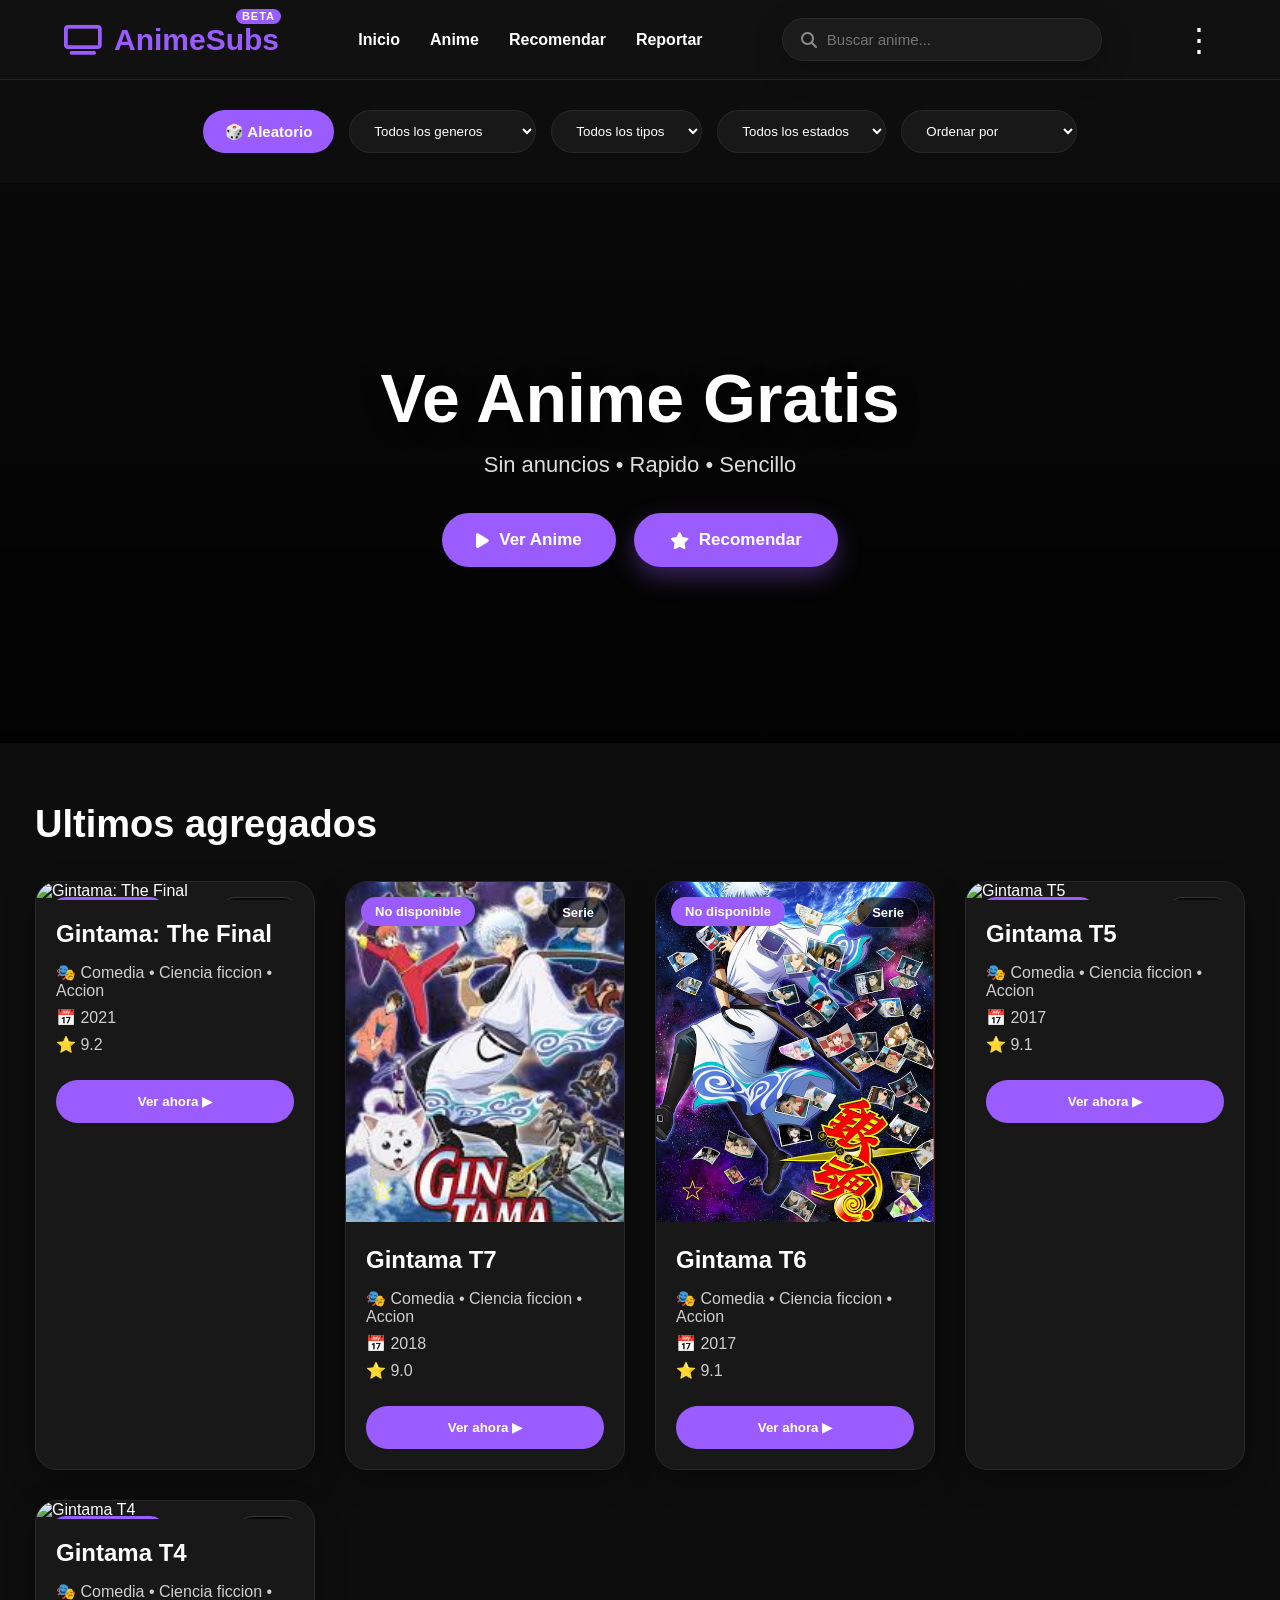
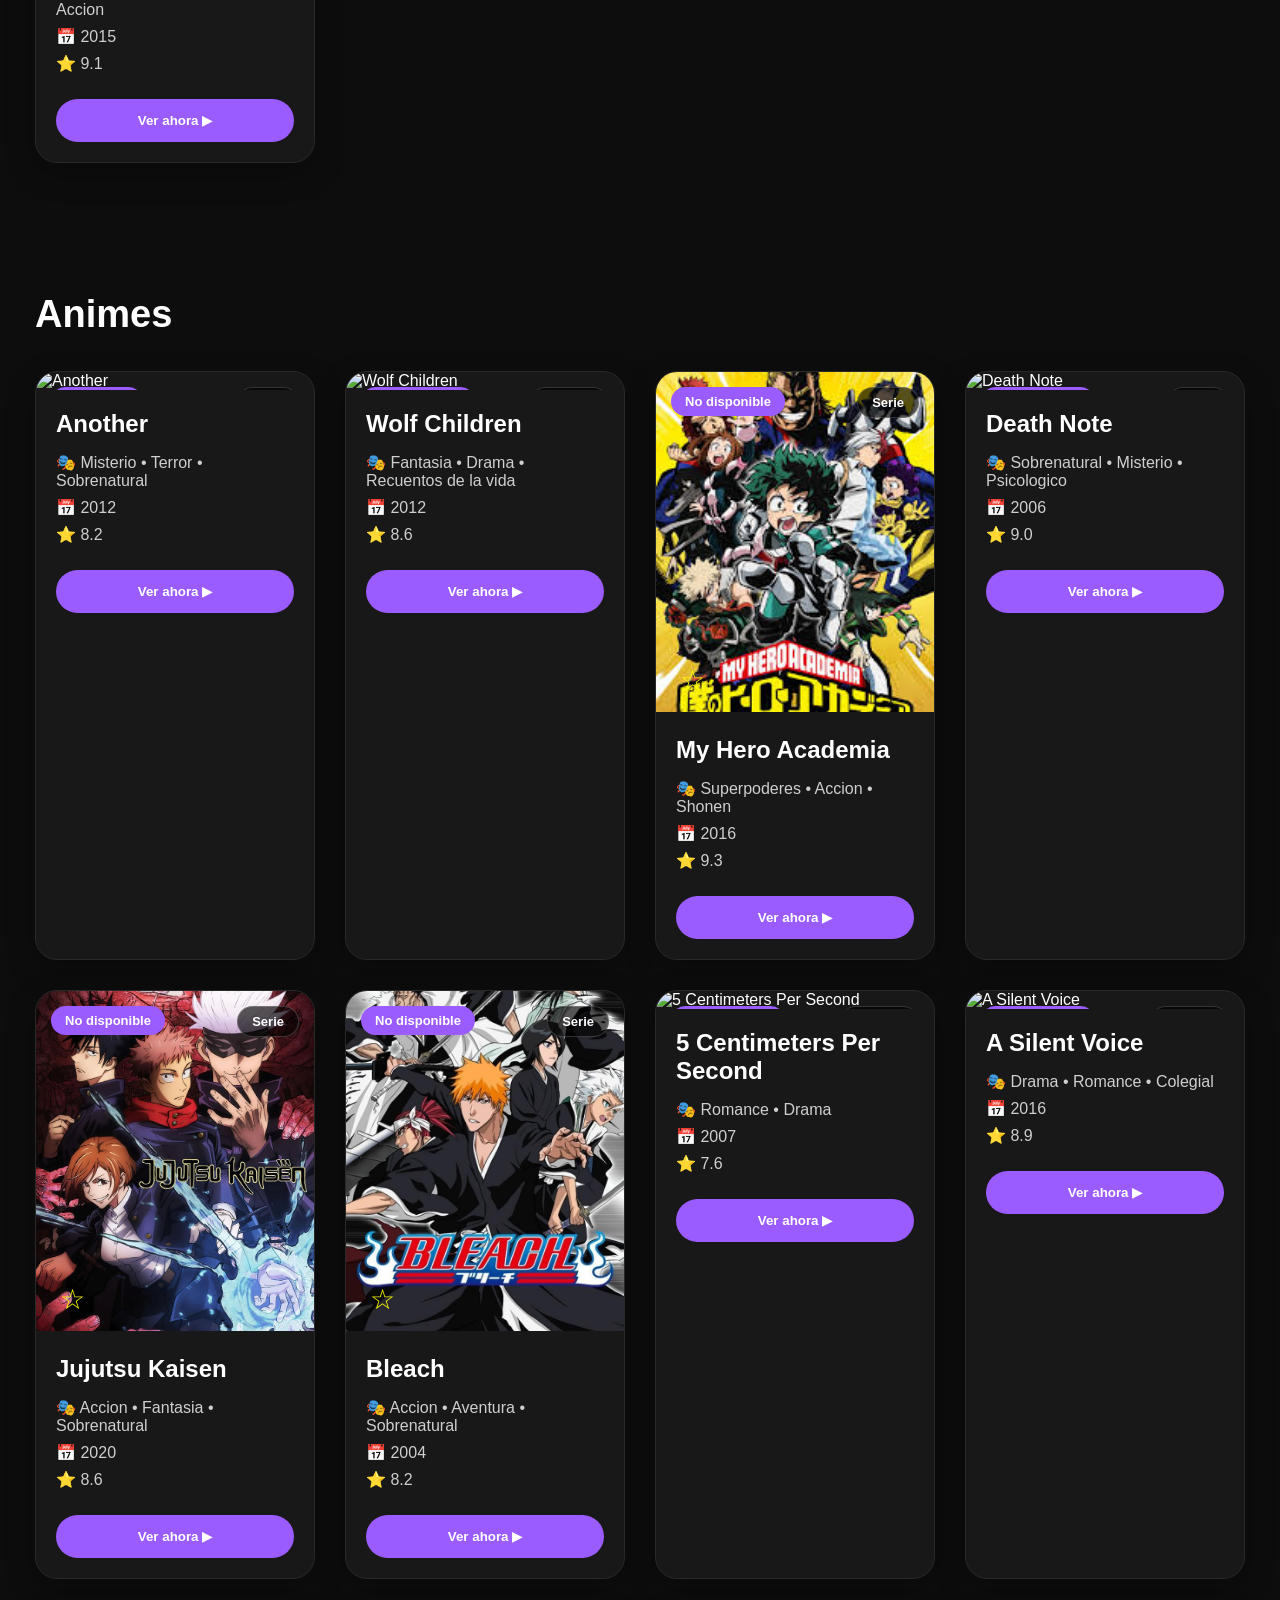
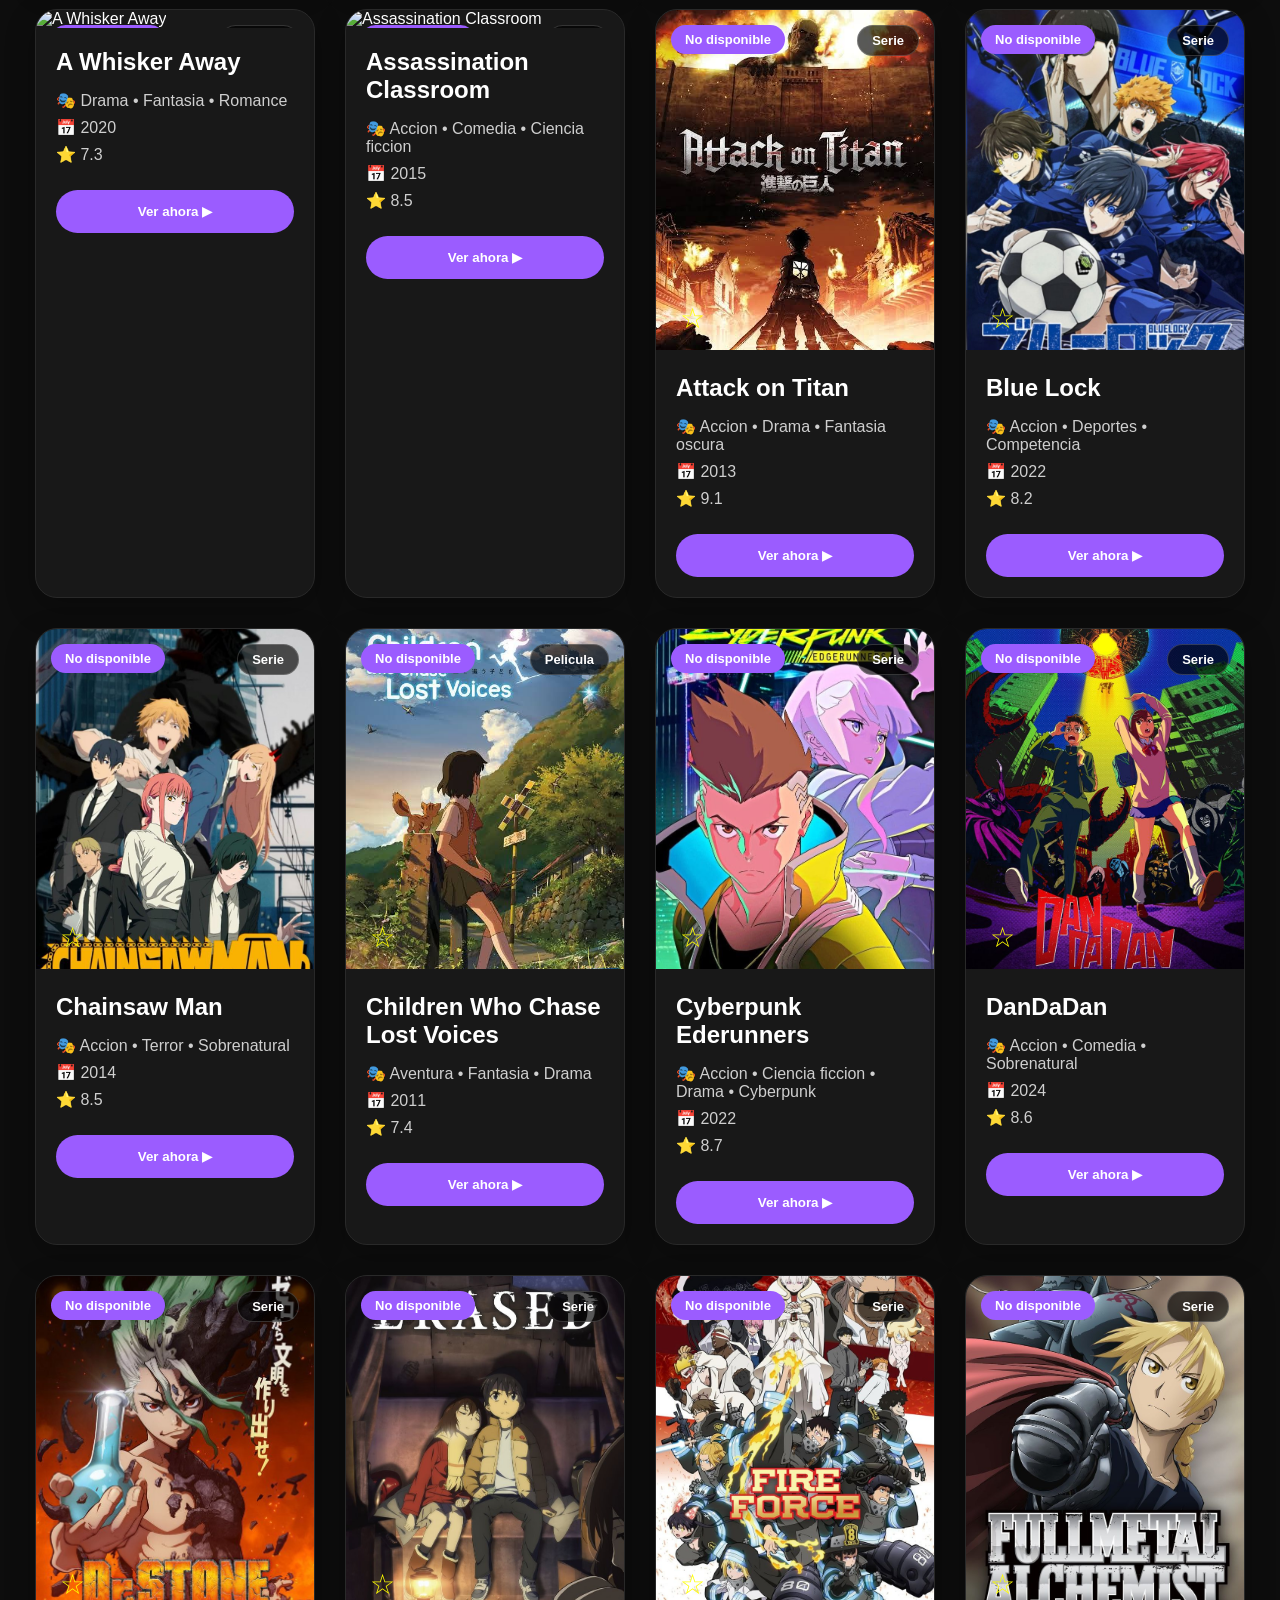
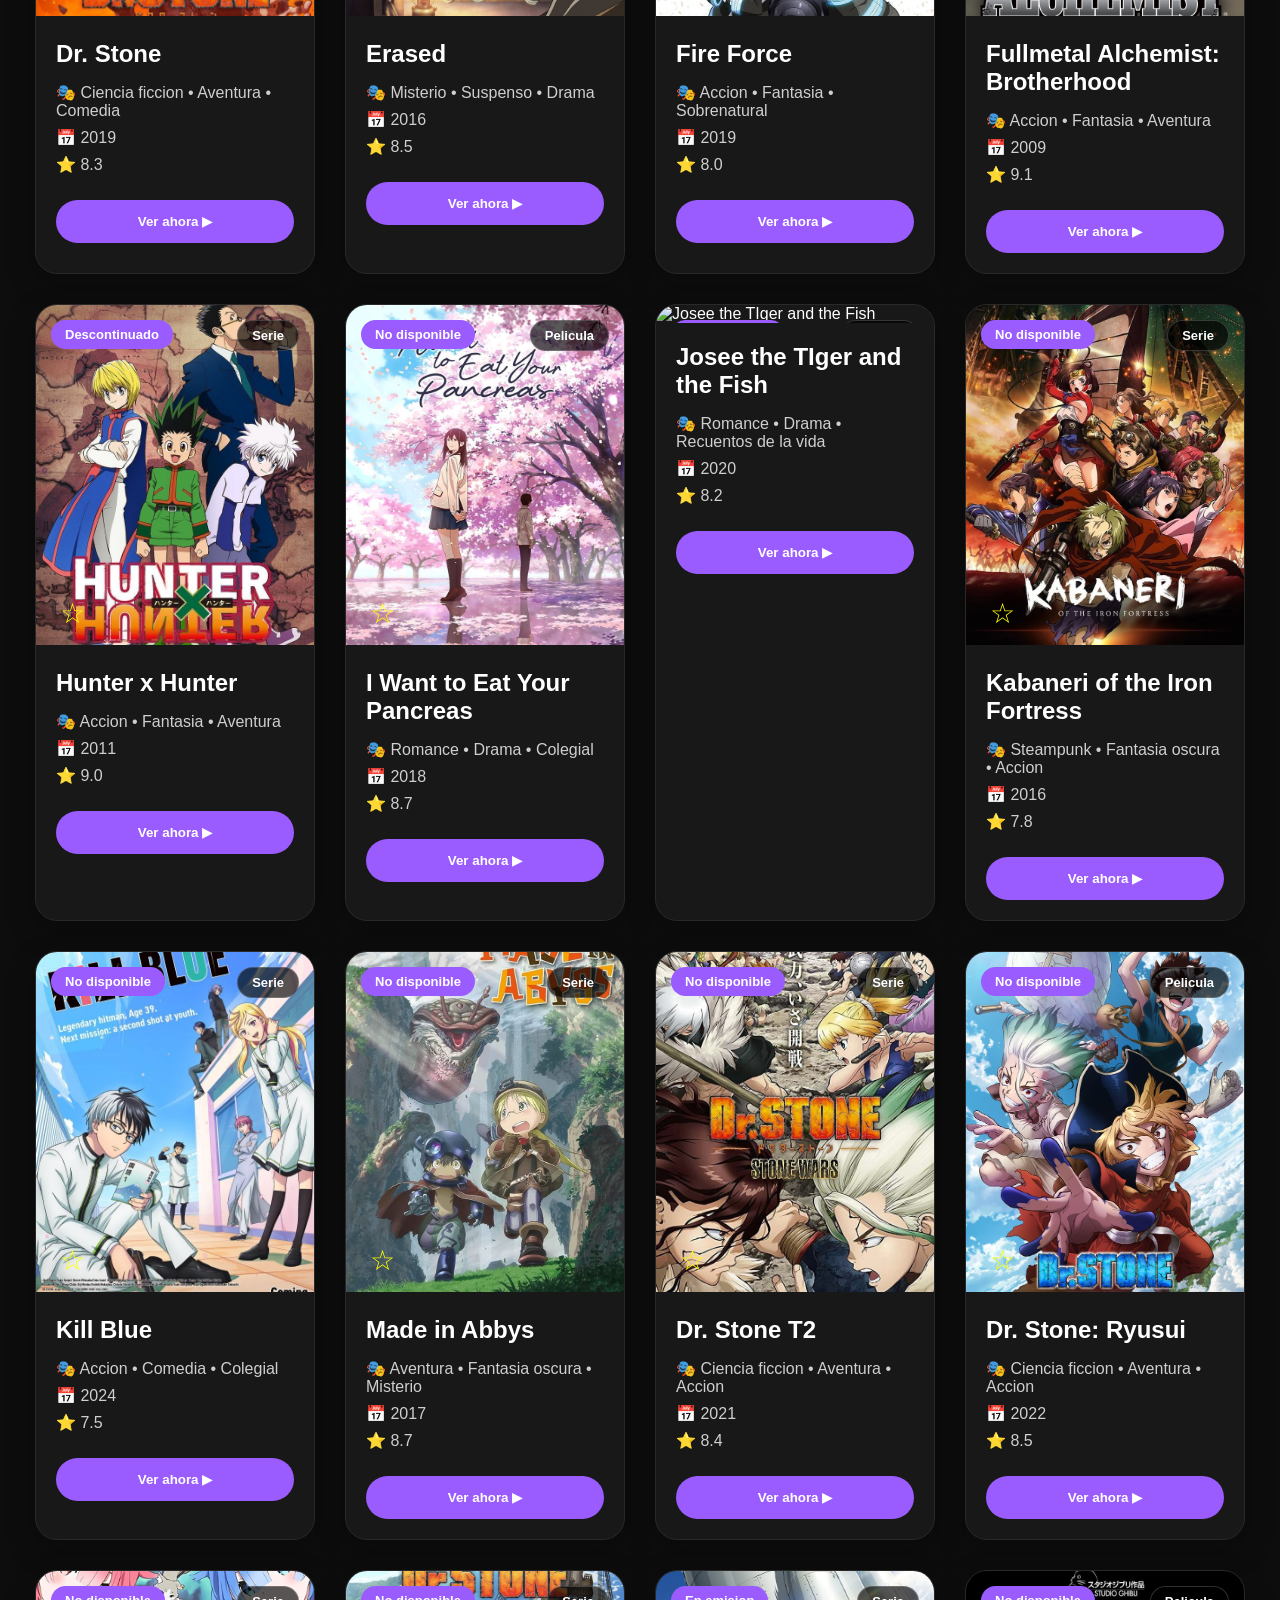
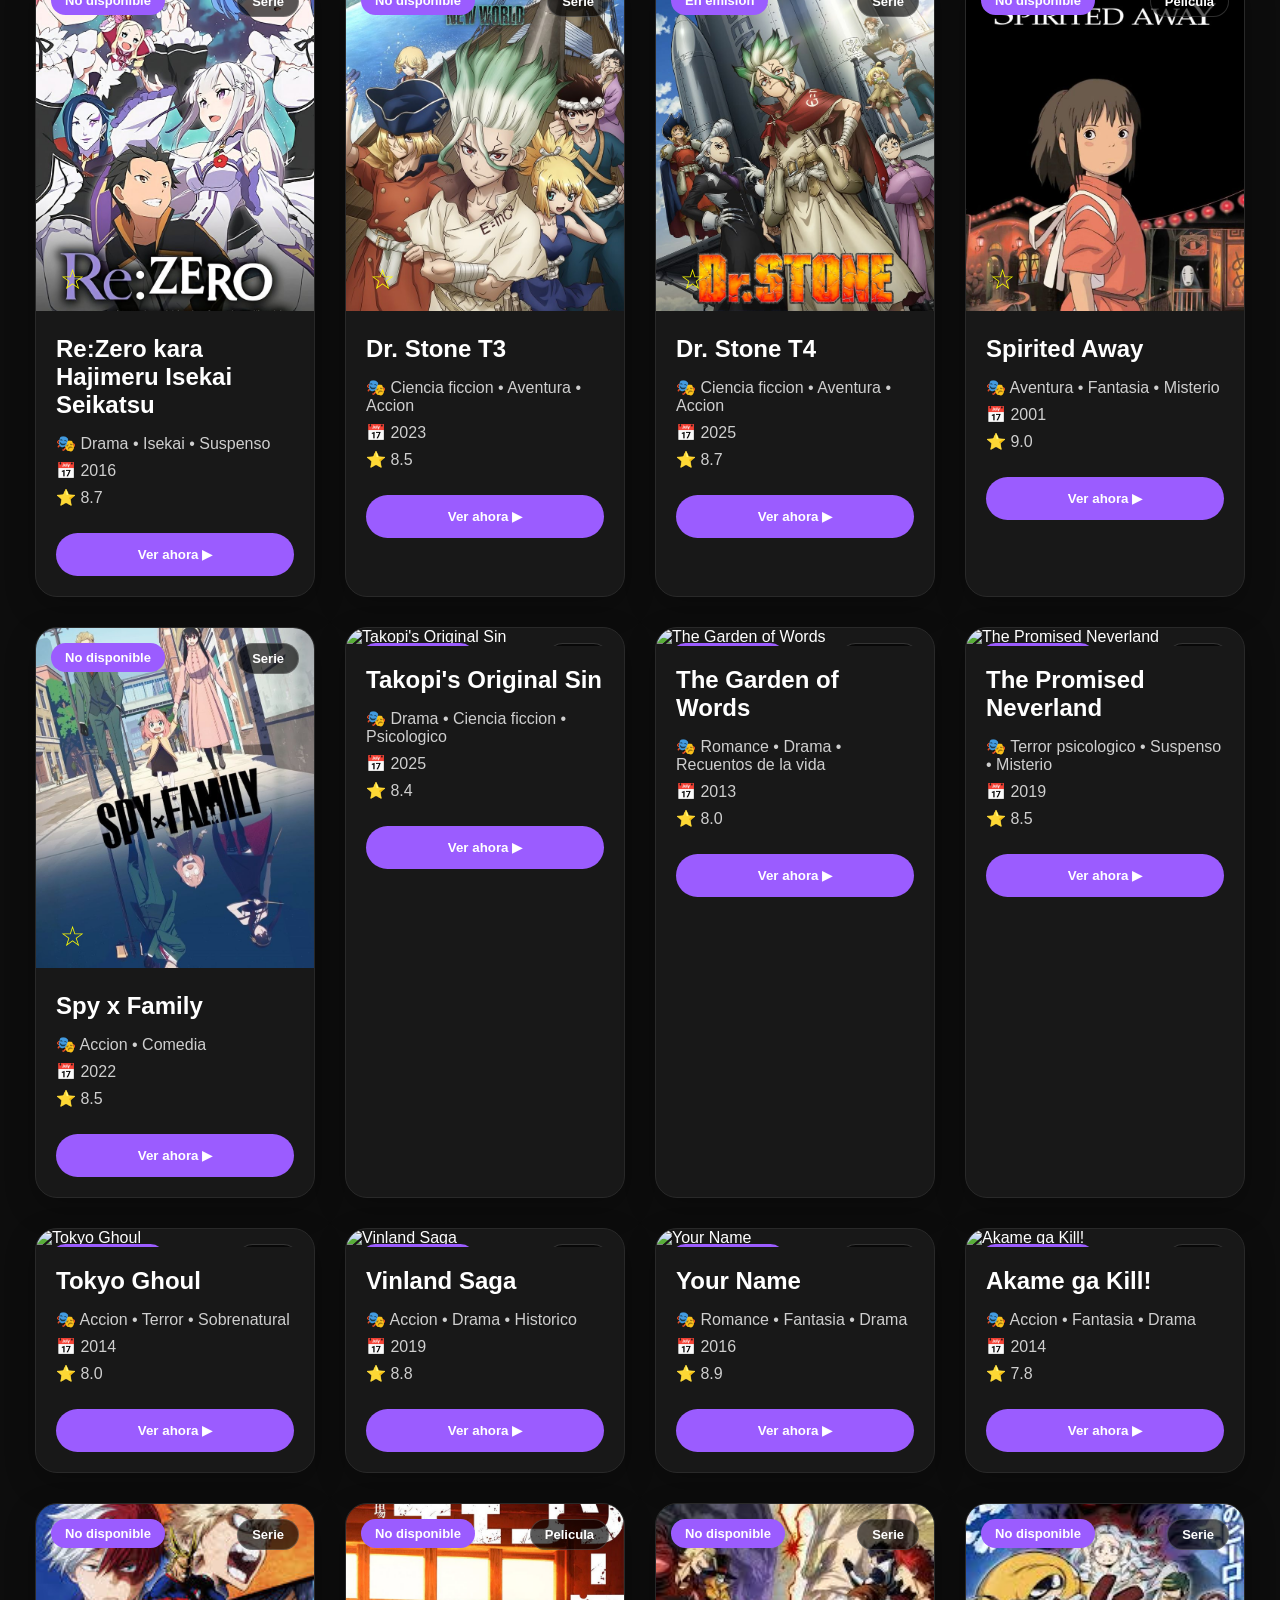
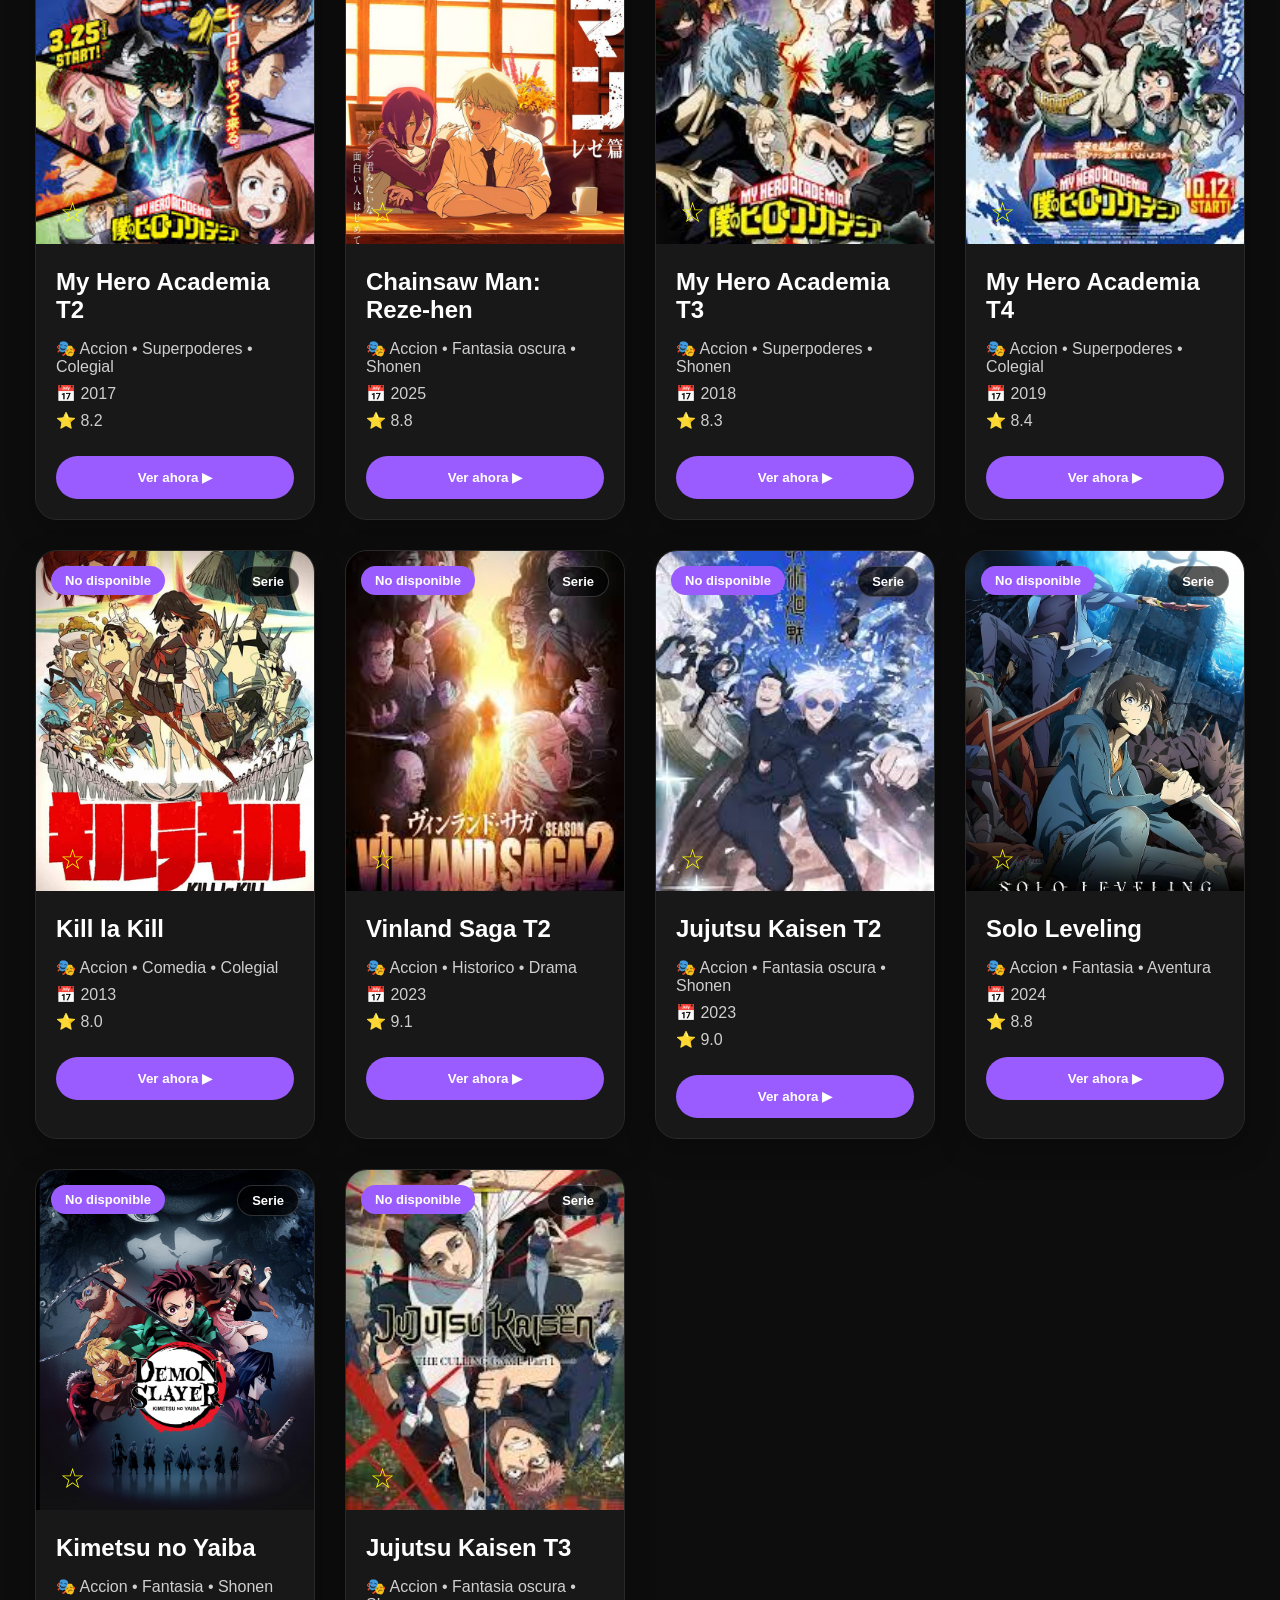
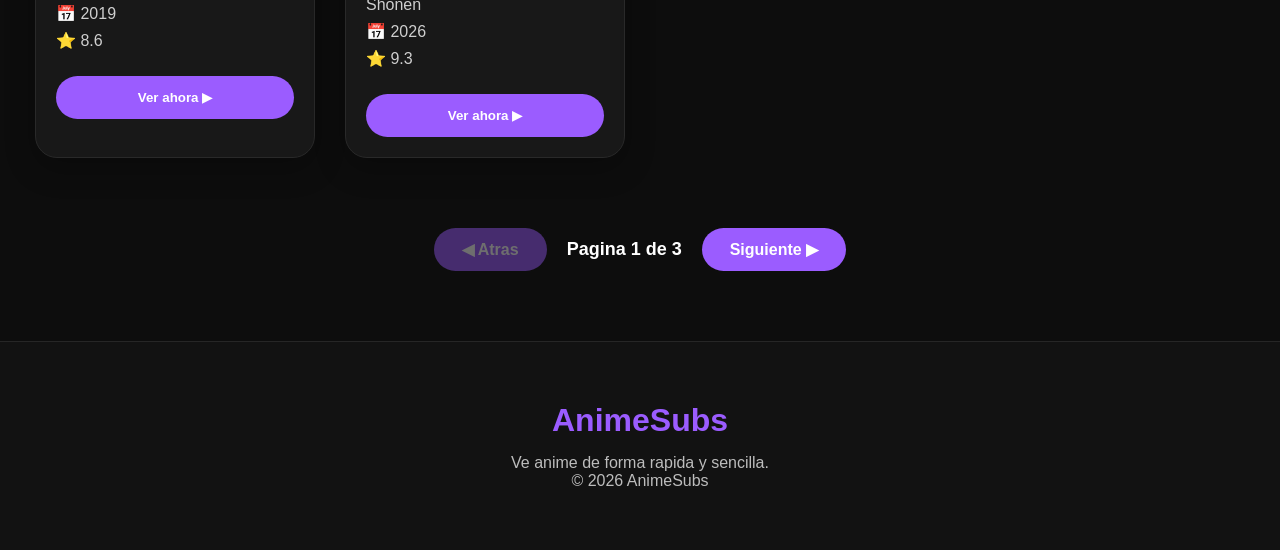
==== index.html @ 5b21c141 "Add files via upload" ====
<!DOCTYPE html>
<html lang="es">

<head>

<meta charset="UTF-8">

<meta name="viewport" content="width=device-width, initial-scale=1.0">


<title>AnimeSubs</title>


<link rel="stylesheet" href="style.css">


<link rel="stylesheet"
href="https://cdnjs.cloudflare.com/ajax/libs/font-awesome/6.7.2/css/all.min.css">


</head>


<body id="top">



<header>


<div class="logo">

    <i class="fa-solid fa-tv"></i>

    <h1>
        Anime<span class="subs-logo">Subs<span class="beta">BETA</span></span>
    </h1>

</div>



<nav>

    <a href="#top">
        Inicio
    </a>


    <a href="#anime">
        Anime
    </a>


    <a href="recomendar.html">
        Recomendar
    </a>

    <a href="reportar.html">
        Reportar
    </a>

</nav>





<div class="search">


    <i class="fa-solid fa-magnifying-glass"></i>



    <input

    type="text"

    id="search"

    placeholder="Buscar anime..."

    autocomplete="off"

    >



    <i class="fa-solid fa-xmark" id="clearSearch"></i>



    <div id="suggestions"></div>



</div>





<div class="menu-options">


<div class="menu-container">


<button id="menuButton">

⋮

</button>




<div id="menuDropdown">


<button id="closeMenu" class="close-menu">

✕

</button>




<a href="favoritos.html">

⭐ Favoritos <span id="favCount">(0)</span>

</a>




<a href="historial.html">

🕘 Historial

</a>



<a href="reportar.html">

⚠️ Reportar problema

</a>



<a href="hotkeys.html">

⌨️ Teclas

</a>




<div class="theme-container">


<button id="themeButton">

🎨 Tema ▸

</button>




<div id="themeOptions">


<button onclick="setTheme('dark')">

🌙 Oscuro

</button>



<button onclick="setTheme('light')">

☀ Claro

</button>


</div>


</div>



</div>


</div>


</div>


</header>








<div class="filters">

<button id="randomAnime">

🎲 Aleatorio

</button>

<select id="genreFilter">


<option value="all">

Todos los generos

</option>


</select>





<select id="typeFilter">


<option value="all">

Todos los tipos

</option>


<option value="Serie">

Serie

</option>


<option value="Pelicula">

Pelicula

</option>


<option value="OVA">

OVA

</option>


<option value="Especial">

Especial

</option>


</select>



<select id="statusFilter">

    <option value="all">
        Todos los estados
    </option>

    <option value="Concluido">
        Concluido
    </option>

    <option value="En emision">
        En emision
    </option>

    <option value="No disponible">
        No disponible
    </option>

    <option value="Descontinuado">
        Descontinuado
    </option>

</select>



<select id="sortFilter">


<option value="default">

Ordenar por

</option>



<option value="nameAZ">

Nombre A-Z

</option>



<option value="nameZA">

Nombre Z-A

</option>



<option value="new">

Fecha mas nueva

</option>



<option value="old">

Fecha mas antigua

</option>



<option value="type">

Tipo

</option>



<option value="latest">
Ultimos agregados
</option>

<option value="rating">
Mejor clasificado
</option>

</select>



</div>









<section class="banner">


<div class="banner-content">


<h2>
Ve Anime Gratis
</h2>



<p>

Sin anuncios • Rapido • Sencillo

</p>





<div class="banner-buttons">


<a href="#anime" class="watch">


<i class="fa-solid fa-play"></i>


Ver Anime


</a>





<a href="recomendar.html" class="recommend">


<i class="fa-solid fa-star"></i>


Recomendar


</a>



</div>



</div>



</section>



<section id="continueSection" style="display:none;">

<h2 class="section-title">
Continuar viendo
</h2>


<div id="continueGrid" class="grid">

</div>

</section>



<main>

    <section id="latestSection">

<h2 class="section-title">

Ultimos agregados

</h2>


<div id="latestGrid" class="grid">

</div>


</section>

<section id="anime">


<h2 class="section-title">

Animes

</h2>





<div id="animeGrid" class="grid">

<div class="loading-text">
    Cargando AnimeSubs...
</div>

</div>

<div class="pagination">

<button id="prevPage">
◀ Atras
</button>

<span id="pageInfo">
Pagina 1
</span>

<button id="nextPage">
Siguiente ▶
</button>

</div>


</section>



</main>








<footer>


<h2>

AnimeSubs

</h2>



<p>

Ve anime de forma rapida y sencilla.

</p>



<p>

© 2026 AnimeSubs

</p>



</footer>







<script src="script.js"></script>


</body>


</html>
---- style.css ----
*{
    margin:0;
    padding:0;
    box-sizing:border-box;
    font-family:Arial, Helvetica, sans-serif;
}

html{
    scroll-behavior:smooth;
}

body{
    background:#0d0d0d;
    color:white;
    overflow-x:hidden;
}


/* =========================
HEADER
========================= */

header{

    position:sticky;
    top:0;
    z-index:1000;

    display:flex;
    justify-content:space-between;
    align-items:center;

    padding:18px 5%;

    background:rgba(18,18,18,.95);

    backdrop-filter:blur(12px);

    border-bottom:1px solid #262626;

}



.logo{

    display:flex;
    align-items:center;
    gap:12px;

}


.logo i{

    font-size:30px;
    color:#9b5cff;

}


.logo h1{

    color:#9b5cff;
    font-size:30px;

}

/* =========================
BETA LOGO
========================= */

.subs-logo{

    position:relative;

    display:inline-block;

}



.beta{

    position:absolute;

    top:-14px;

    right:-2px;

    font-size:11px;

    color:white;

    background:#9b5cff;

    padding:2px 6px;

    border-radius:10px;

    font-weight:bold;

    letter-spacing:1px;

    line-height:1;

}


/* =========================
BETA TEMA CLARO
========================= */

body.light .beta{

    color:white;

    background:#9b5cff;

}


/* =========================
BETA EN MOVIL
========================= */

@media(max-width:650px){

    .beta{

        top:-12px;

        right:-5px;

        font-size:9px;

        padding:2px 5px;

    }

}


@media(max-width:430px){

    .beta{

        top:-10px;

        right:-4px;

        font-size:8px;

        padding:2px 4px;

    }

}

/* =========================
NAV
========================= */


nav{

    display:flex;
    align-items:center;
    gap:30px;

}


nav a{

    color:white;
    text-decoration:none;
    font-weight:bold;
    transition:.25s;

}


nav a:hover{

    color:#9b5cff;

}


/* =========================
BUSCADOR
========================= */


.search{

    display:flex;
    align-items:center;

    width:320px;

    background:#1b1b1b;

    border:1px solid #2b2b2b;

    border-radius:35px;

    padding:12px 18px;

    transition:.25s;

    position:relative;

}



.search:focus-within{

    border-color:#9b5cff;

    box-shadow:0 0 18px rgba(155,92,255,.35);

}



.search i{

    color:#8b8b8b;

    margin-right:10px;

}



.search input{

    width:100%;

    background:none;

    border:none;

    outline:none;

    color:white;

    font-size:15px;

}



/* X buscador */


#clearSearch{

    display:none;

    color:#aaa;

    cursor:pointer;

    margin-left:10px;

    font-size:18px;

    transition:.25s;

}



#clearSearch:hover{

    color:#9b5cff;

}



/* sugerencias */


#suggestions{

    position:absolute;

    top:60px;

    left:0;

    width:100%;

    background:#181818;

    border:1px solid #292929;

    border-radius:15px;

    overflow:hidden;

    display:none;

    z-index:2000;

    box-shadow:0 10px 30px rgba(0,0,0,.5);

}



.suggestion{

    padding:13px 18px;

    color:white;

    cursor:pointer;

}



.suggestion:hover{

    background:#9b5cff;

}

/* =========================
BANNER
========================= */


.banner{

    height:560px;

    display:flex;

    justify-content:center;

    align-items:center;

    text-align:center;

    background:

    linear-gradient(
    rgba(0,0,0,.35),
    rgba(0,0,0,.82)
    ),

    url("images/banner.jpg");

    background-size:cover;

    background-position:center;

}



.banner-content{

    max-width:900px;

    padding:20px;

    animation:fadeUp .8s ease;

}



.banner-content h2{

    font-size:68px;

    margin-bottom:15px;

    text-shadow:0 5px 20px rgba(0,0,0,.6);

}



.banner-content p{

    font-size:22px;

    color:#ddd;

    margin-bottom:35px;

}



/* =========================
BOTONES
========================= */


.banner-buttons{

    display:flex;

    justify-content:center;

    gap:18px;

    flex-wrap:wrap;

}



.watch,
.recommend{

    display:flex;

    align-items:center;

    gap:10px;

    text-decoration:none;

    padding:15px 34px;

    border-radius:35px;

    font-size:17px;

    font-weight:bold;

    transition:.3s;

}



.watch{

    background:#9b5cff;

    color:white;

}



.watch:hover{

    transform:translateY(-3px);

}



.recommend{

    border:2px solid #9b5cff;

    color:white;

}



.recommend:hover{

    background:#9b5cff;

    transform:translateY(-3px);

}



/* =========================
TITULOS
========================= */


.section-title{

    max-width:1500px;

    margin:60px auto 35px;

    padding:0 35px;

    font-size:38px;

    font-weight:bold;

}



/* =========================
GRID
========================= */


.grid{

    max-width:1500px;

    margin:auto;

    padding:0 35px 70px;

    display:grid;

    grid-template-columns:
    repeat(auto-fill,minmax(240px,1fr));

    gap:30px;

}



/* =========================
CARDS
========================= */


.card{

    background:#181818;

    border-radius:22px;

    overflow:hidden;

    border:1px solid #292929;

    transition:.35s;

}



.card:hover{

    transform:translateY(-10px);

    border-color:#9b5cff;

    box-shadow:

    0 18px 40px rgba(155,92,255,.3);

}



.image-box{

    position:relative;

    overflow:hidden;

}



.image-box img{

    width:100%;

    height:340px;

    object-fit:cover;

    transition:.4s;

}



.card:hover img{

    transform:scale(1.05);

}



/* =========================
ETIQUETAS
========================= */


.status{

    position:absolute;

    top:15px;

    left:15px;

    padding:7px 14px;

    border-radius:25px;

    font-size:13px;

    font-weight:bold;

    background:#9b5cff;

}



.type{

    position:absolute;

    top:15px;

    right:15px;

    padding:7px 14px;

    border-radius:25px;

    font-size:13px;

    font-weight:bold;

    color:white;

    background:rgba(0,0,0,.65);

    border:1px solid rgba(255,255,255,.18);

}



/* =========================
INFO TARJETA
========================= */


.card-info{

    padding:20px;

}



.card-info h3{

    font-size:24px;

    margin-bottom:15px;

}



.card-info p{

    color:#cfcfcf;

    margin-bottom:8px;

}



.card-info button{

    width:100%;

    margin-top:18px;

    border:none;

    border-radius:30px;

    padding:14px;

    background:#9b5cff;

    color:white;

    cursor:pointer;

    font-weight:bold;

}



.card-info button:hover{

    background:#a86eff;

}

/* =========================
MENU 3 PUNTOS
========================= */


.menu-options{

    position:relative;

}



#menuButton{

    background:transparent;

    border:none;

    color:white;

    font-size:32px;

    width:35px;

    height:35px;

    cursor:pointer;

    display:flex;

    align-items:center;

    justify-content:center;

}



#menuDropdown{

    display:none;

    position:absolute;

    right:0;

    top:45px;

    width:230px;

    background:#181818;

    border-radius:16px;

    padding:45px 12px 12px;

    box-shadow:0 8px 30px rgba(0,0,0,.5);

    z-index:999;

}



/* opciones */

#menuDropdown a,
#themeButton{

    height:45px;

    display:flex;

    align-items:center;

    width:100%;

    padding:0 15px;

    margin-bottom:8px;

    border:none;

    border-radius:12px;

    background:transparent;

    color:white;

    text-decoration:none;

    font-size:16px;

    cursor:pointer;

}



#menuDropdown a:hover,
#themeButton:hover{

    background:#9b5cff;

    color:white;

}



/* cerrar menu */


.close-menu{

    position:absolute;

    right:12px;

    top:10px;

    background:none;

    border:none;

    color:white;

    font-size:22px;

    cursor:pointer;

}



/* opciones tema */


#themeOptions{

    display:none;

    margin-top:5px;

}



#themeOptions button{

    height:40px;

    width:100%;

    border:none;

    border-radius:10px;

    background:#222;

    color:white;

    margin-bottom:8px;

    cursor:pointer;

}



#themeOptions button:hover{

    background:#9b5cff;

}



/* =========================
FAVORITO EN POSTER
========================= */


.favorite-star{

    position:absolute;

    bottom:15px;

    left:15px;

    width:42px;

    height:42px;

    border-radius:50%;

    display:flex;

    justify-content:center;

    align-items:center;

    font-size:28px;

    color:#ffff00;

    cursor:pointer;

    z-index:10;

}



.favorite-star.active{

    color:#ffd700;

}



/* =========================
FOOTER
========================= */


footer{

    margin-top:50px;

    padding:60px 20px;

    text-align:center;

    background:#121212;

    border-top:1px solid #262626;

}



footer h2{

    color:#9b5cff;

    font-size:32px;

    margin-bottom:15px;

}



footer p{

    color:#bdbdbd;

}



/* =========================
SCROLLBAR
========================= */


::-webkit-scrollbar{

    width:10px;

}



::-webkit-scrollbar-track{

    background:#101010;

}



::-webkit-scrollbar-thumb{

    background:#9b5cff;

    border-radius:20px;

}



::-webkit-scrollbar-thumb:hover{

    background:#b37aff;

}



/* =========================
ANIMACION
========================= */


@keyframes fadeUp{

    from{

        opacity:0;

        transform:translateY(30px);

    }

    to{

        opacity:1;

        transform:translateY(0);

    }

}



/* sombras */


.video-container,
.card,
.search{

    box-shadow:

    0 10px 30px rgba(0,0,0,.25);

}

/* =========================
TEMA CLARO
========================= */


body.light{

    background:#f3f3f3;

    color:#111;

}



/* HEADER */

body.light header{

    background:#ffffff;

    border-bottom:1px solid #ddd;

}



/* LOGO */

body.light .logo h1,
body.light .logo i{

    color:#9b5cff;

}



/* NAV */

body.light nav a{

    color:#222;

}



body.light nav a:hover{

    color:#9b5cff;

}



/* BUSCADOR */

body.light .search{

    background:#dedede;

    border-color:#c7c7c7;

}



body.light .search input{

    color:#111;

}



body.light .search i{

    color:#666;

}



body.light #clearSearch{

    color:white;

}



body.light #clearSearch:hover{

    color:#9b5cff;

}



body.light #suggestions{

    background:#dedede;

    border-color:#c7c7c7;

}



body.light .suggestion{

    color:#111;

}



body.light .suggestion:hover{

    background:#9b5cff;

    color:white;

}



/* BANNER TEXTO */

body.light .banner-content p{

    color:#444;

}



/* CARDS */

body.light .card{

    background:#ffffff;

    border-color:#ddd;

}



body.light .card-info h3{

    color:#111;

}



body.light .card-info p{

    color:#555;

}



/* TIPO Y ESTADO */

body.light .type{

    color:white;

    background:#9b5cff;

}



/* FILTROS */


.filters{

    max-width:1500px;

    margin:30px auto;

    padding:0 35px;

    display:flex;

    justify-content:center;

    gap:15px;

    flex-wrap:wrap;

}



.filters select{

    background:#181818;

    color:white;

    border:1px solid #292929;

    border-radius:25px;

    padding:12px 20px;

}



body.light .filters select{

    background:white;

    color:#111;

    border-color:#ddd;

}



/* MENU CLARO */


body.light #menuButton{

    color:#111;

}



body.light #menuDropdown{

    background:white;

    box-shadow:0 10px 30px rgba(0,0,0,.15);

}



body.light #menuDropdown a,
body.light #themeButton{

    color:#111;

}



body.light .close-menu{

    color:#111;

}



body.light #themeOptions button{

    background:#eee;

    color:#111;

}



body.light #menuDropdown a:hover,
body.light #themeButton:hover,
body.light #themeOptions button:hover{

    background:#9b5cff;

    color:white;

}



/* =========================
RESPONSIVE
========================= */


@media(max-width:1200px){


.grid{

    grid-template-columns:
    repeat(auto-fill,minmax(220px,1fr));

}


.banner-content h2{

    font-size:58px;

}


}



@media(max-width:900px){


header{

    flex-direction:column;

    gap:18px;

}


nav{

    flex-wrap:wrap;

    justify-content:center;

}


.search{

    width:100%;

    max-width:500px;

}



.banner{

    height:420px;

}



.grid{

    grid-template-columns:repeat(2,1fr);

}


}



@media(max-width:650px){


.banner{

    height:360px;

}



.banner-content h2{

    font-size:36px;

}



.banner-content p{

    font-size:16px;

}



.grid{

    grid-template-columns:1fr;

    padding:0 18px 40px;

}



.card img{

    height:320px;

}



.section-title{

    font-size:30px;

}



.filters{

    flex-direction:column;

    padding:0 18px;

}



.filters select{

    width:100%;

}


}



@media(max-width:430px){


.logo h1{

    font-size:24px;

}



.logo i{

    font-size:24px;

}



.banner-content h2{

    font-size:30px;

}


}

/* =========================
BUSCADOR FINAL
========================= */


/* Tema oscuro (original) */

body:not(.light) .search{

    background:#1b1b1b;

    border:1px solid #2b2b2b;

}


body:not(.light) .search input{

    color:white;

}



body:not(.light) #clearSearch{

    color:#aaa;

    margin-left:10px;

}



body:not(.light) #clearSearch:hover{

    color:#9b5cff;

}



/* Tema claro */

body.light .search{

    background:#dedede;

    border:1px solid #c8c8c8;

}



body.light .search input{

    color:#111;

}



body.light #clearSearch{

    color:white;

    margin-left:10px;

}



body.light #clearSearch:hover{

    color:#9b5cff;

}

/* =========================
BANNER TEMA CLARO
========================= */

body.light .banner{

    background:

    linear-gradient(
    rgba(255,255,255,.55),
    rgba(255,255,255,.75)
    ),

    url("images/banner.jpg");

}


body.light .banner-content h2{

    color:#111;

    text-shadow:none;

}


body.light .banner-content p{

    color:#444;

}

/* =========================
FOOTER TEMA CLARO
========================= */

body.light footer{

    background:#ffffff;

    border-top:1px solid #ddd;

}


body.light footer p{

    color:#555;

}


body.light footer h2{

    color:#9b5cff;

}


/* =========================
BOTON RECOMENDAR
========================= */


.recommend{

    background:#9b5cff;

    color:white;

    border:2px solid #9b5cff;

    box-shadow:

    0 10px 25px rgba(155,92,255,.35);

}



.recommend:hover{

    background:#9b5cff;

    color:white;

    transform:translateY(-3px);

    box-shadow:

    0 15px 35px rgba(155,92,255,.55);

}

/* =========================
PAGINACIÓN
========================= */


.pagination{

    max-width:1500px;

    margin:0 auto 70px;

    padding:0 35px;

    display:flex;

    justify-content:center;

    align-items:center;

    gap:20px;

}



.pagination button{

    padding:12px 28px;

    border:none;

    border-radius:30px;

    background:#9b5cff;

    color:white;

    font-size:16px;

    font-weight:bold;

    cursor:pointer;

    transition:.25s;

}



.pagination button:hover{

    transform:translateY(-3px);

    box-shadow:0 10px 25px rgba(155,92,255,.35);

}



.pagination button:disabled{

    opacity:.4;

    cursor:not-allowed;

    transform:none;

    box-shadow:none;

}



#pageInfo{

    font-size:18px;

    font-weight:bold;

    color:white;

}



/* =========================
PAGINACIÓN TEMA CLARO
========================= */


body.light #pageInfo{

    color:#111;

}



body.light .pagination button:disabled{

    opacity:.5;

}



/* =========================
PAGINACIÓN MÓVIL
========================= */


@media(max-width:650px){


.pagination{

    padding:0 18px;

    gap:10px;

}



.pagination button{

    padding:10px 18px;

    font-size:14px;

}


#pageInfo{

    font-size:15px;

}


}

/* =========================
LOADING SKELETON
========================= */

.loading-text{

    grid-column:1/-1;

    text-align:center;

    font-size:25px;

    color:#aaa;

    padding:50px;

    animation:pulse 1.5s infinite;

}



.skeleton-card{

    background:#181818;

    border-radius:22px;

    overflow:hidden;

    border:1px solid #292929;

}



.skeleton-image{

    height:340px;

    background:#242424;

    animation:pulse 1.5s infinite;

}



.skeleton-info{

    padding:20px;

}



.skeleton-line{

    height:18px;

    background:#242424;

    border-radius:10px;

    margin-bottom:15px;

    animation:pulse 1.5s infinite;

}



.skeleton-line.small{

    width:60%;

}



@keyframes pulse{

    0%{

        opacity:.5;

    }

    50%{

        opacity:1;

    }

    100%{

        opacity:.5;

    }

}

/* =========================
BOTON ANIME ALEATORIO
========================= */


#randomAnime{

    background:#9b5cff;

    color:white;

    border:none;

    border-radius:25px;

    padding:12px 22px;

    font-weight:bold;

    font-size:15px;

    cursor:pointer;

    transition:.25s;

}


#randomAnime:hover{

    transform:translateY(-3px);

    box-shadow:
    0 10px 25px rgba(155,92,255,.35);

}

#latestSection{

    margin-top:40px;

}
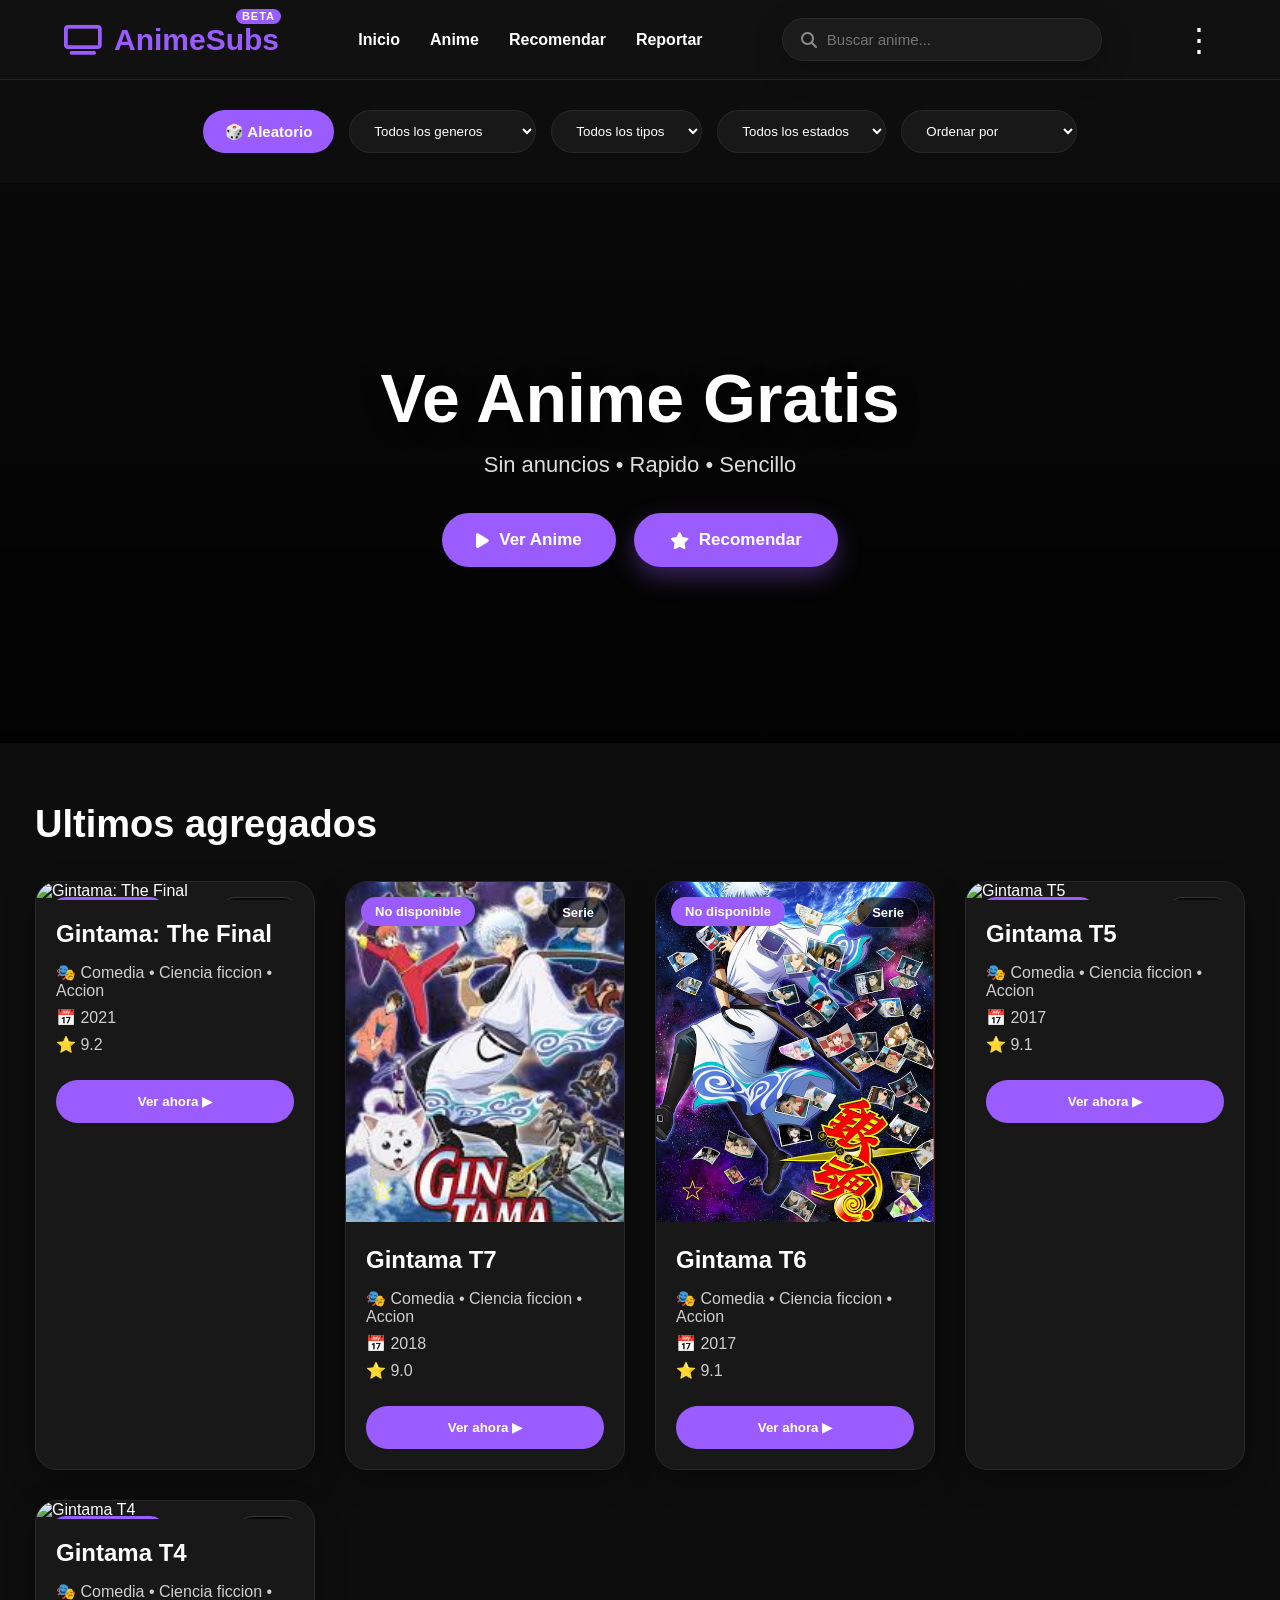
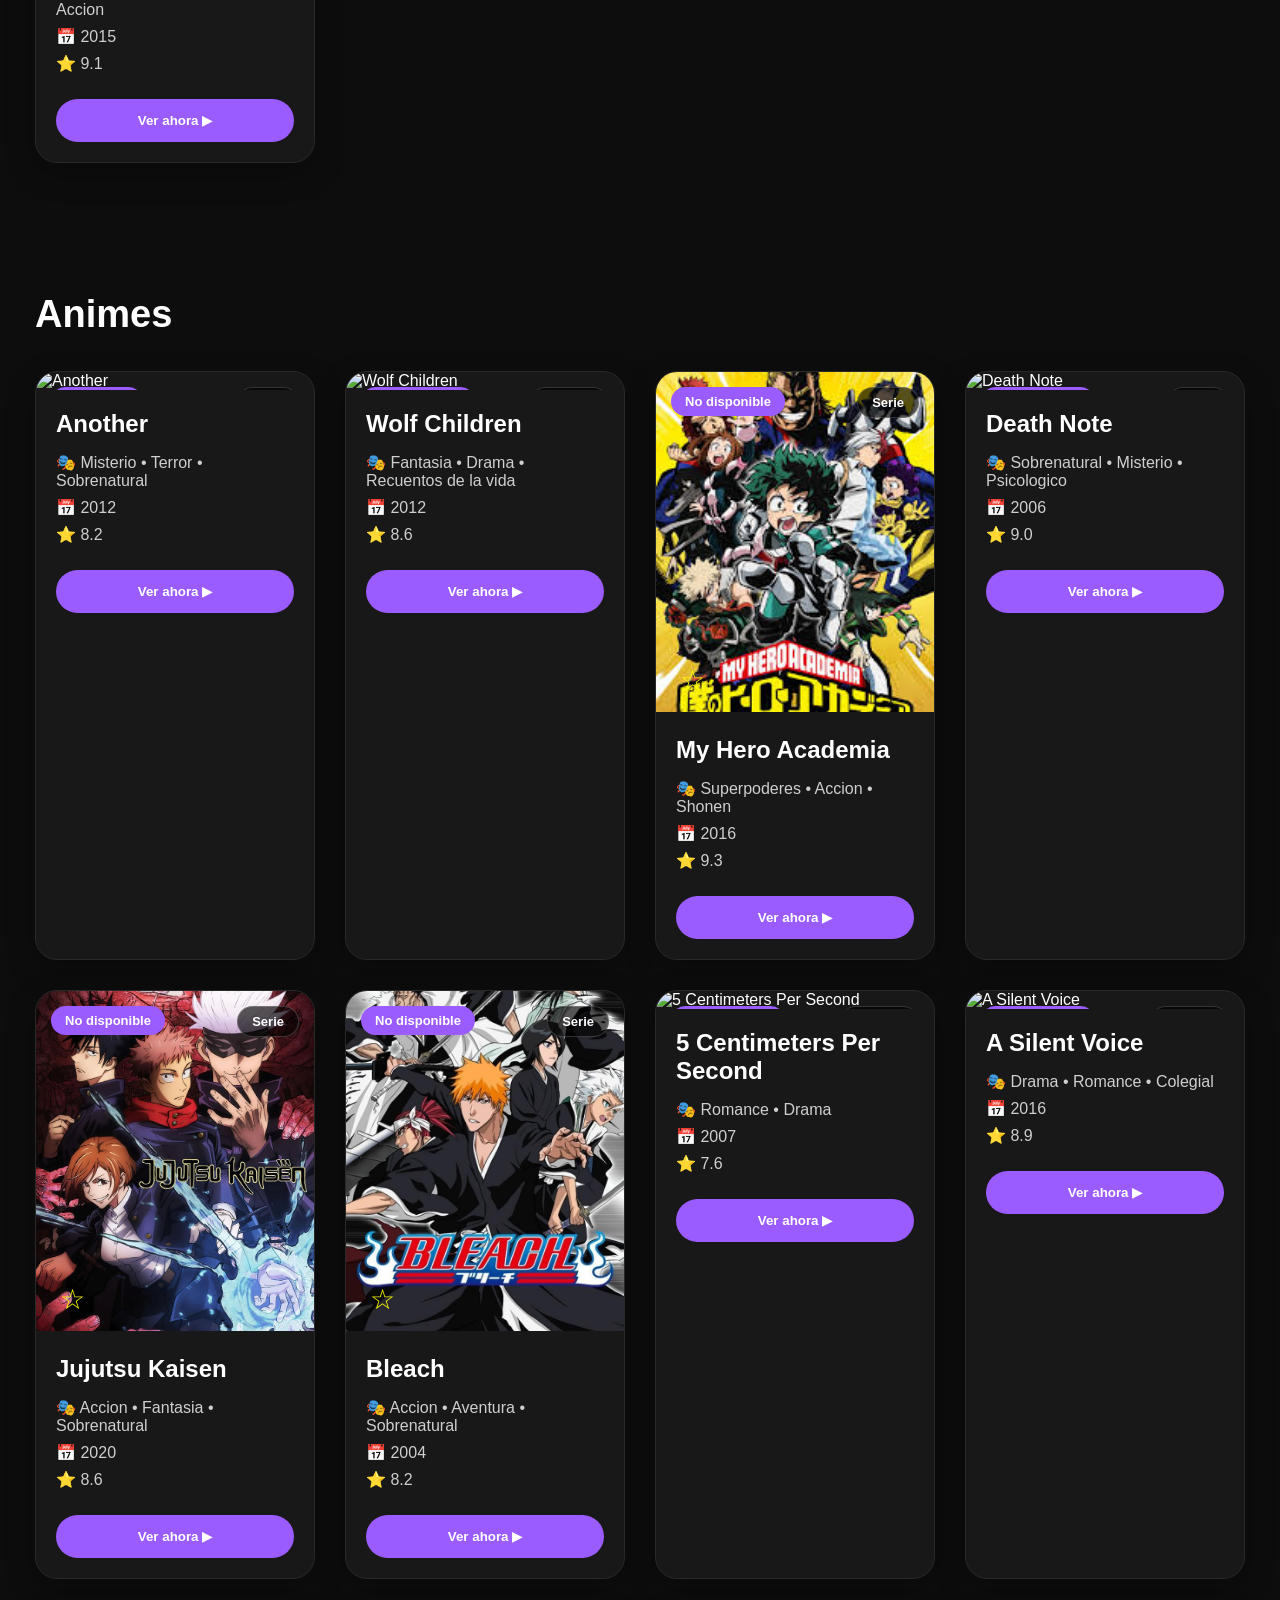
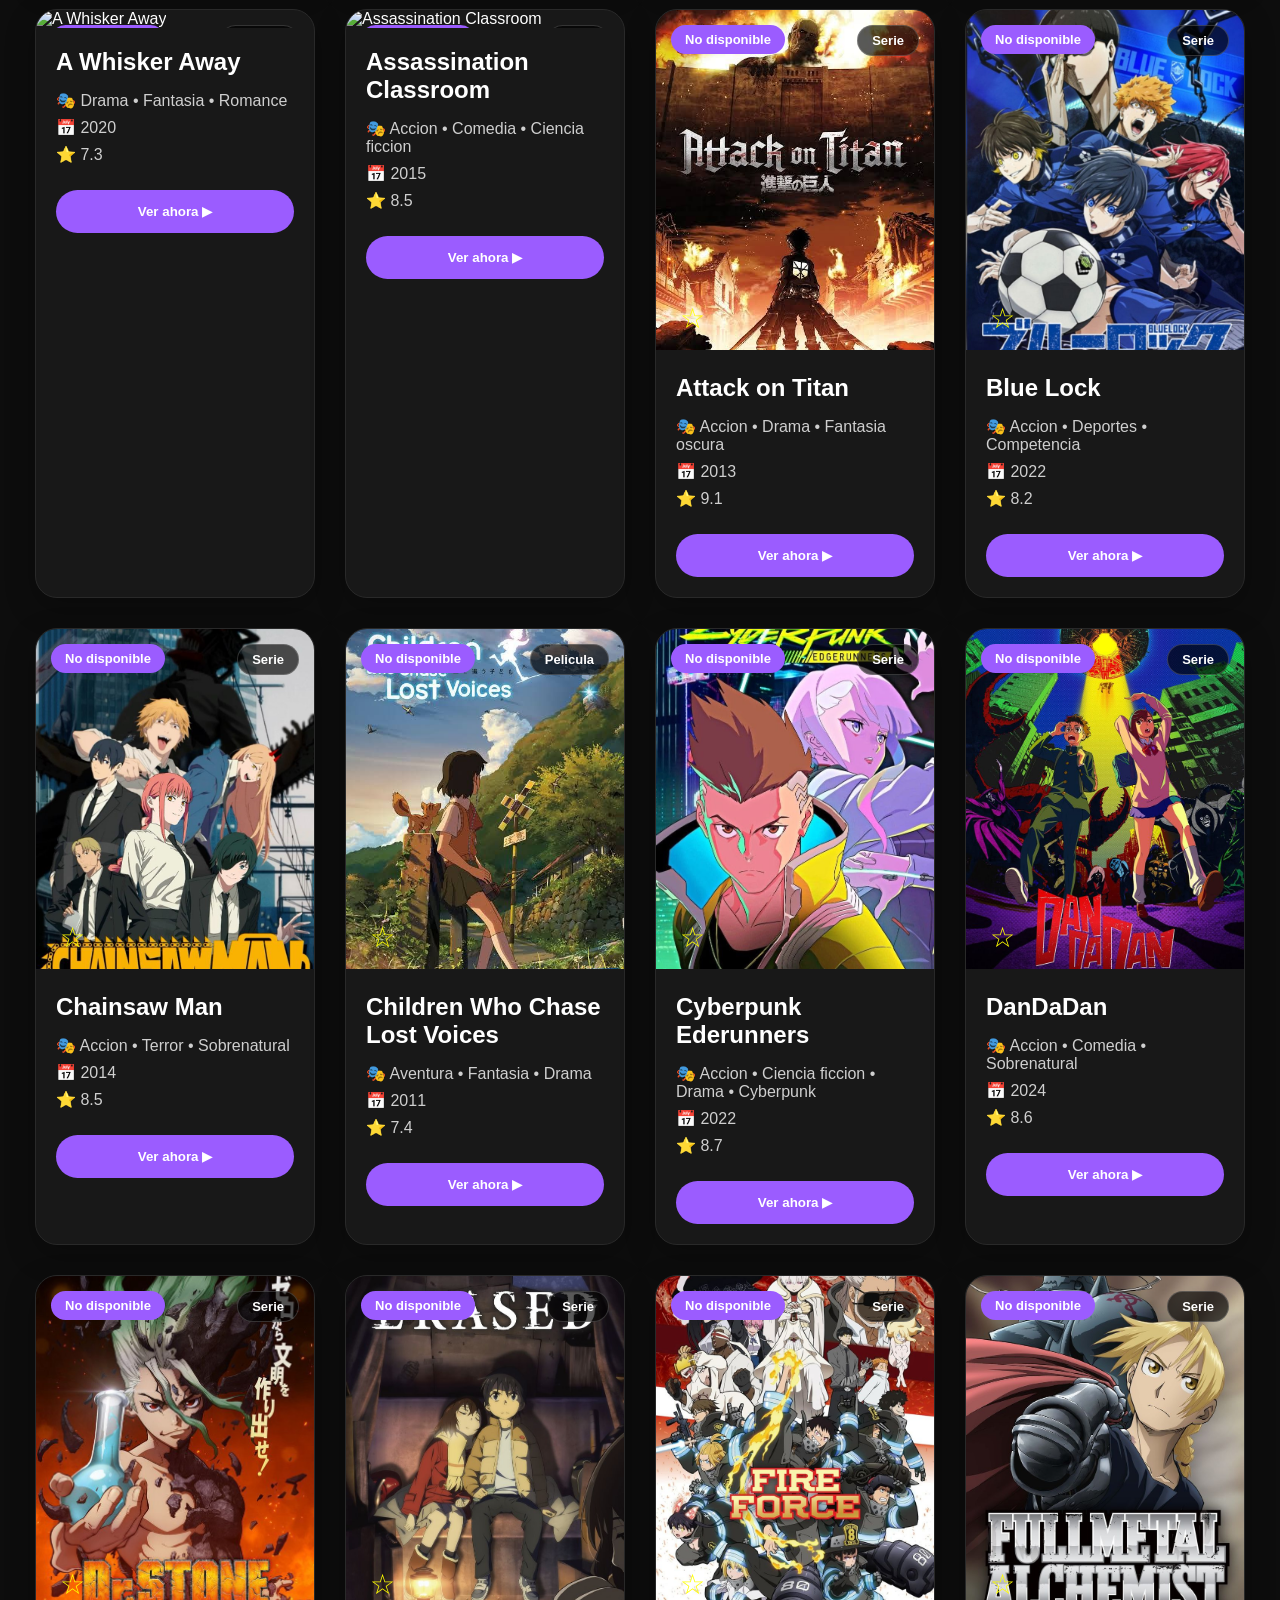
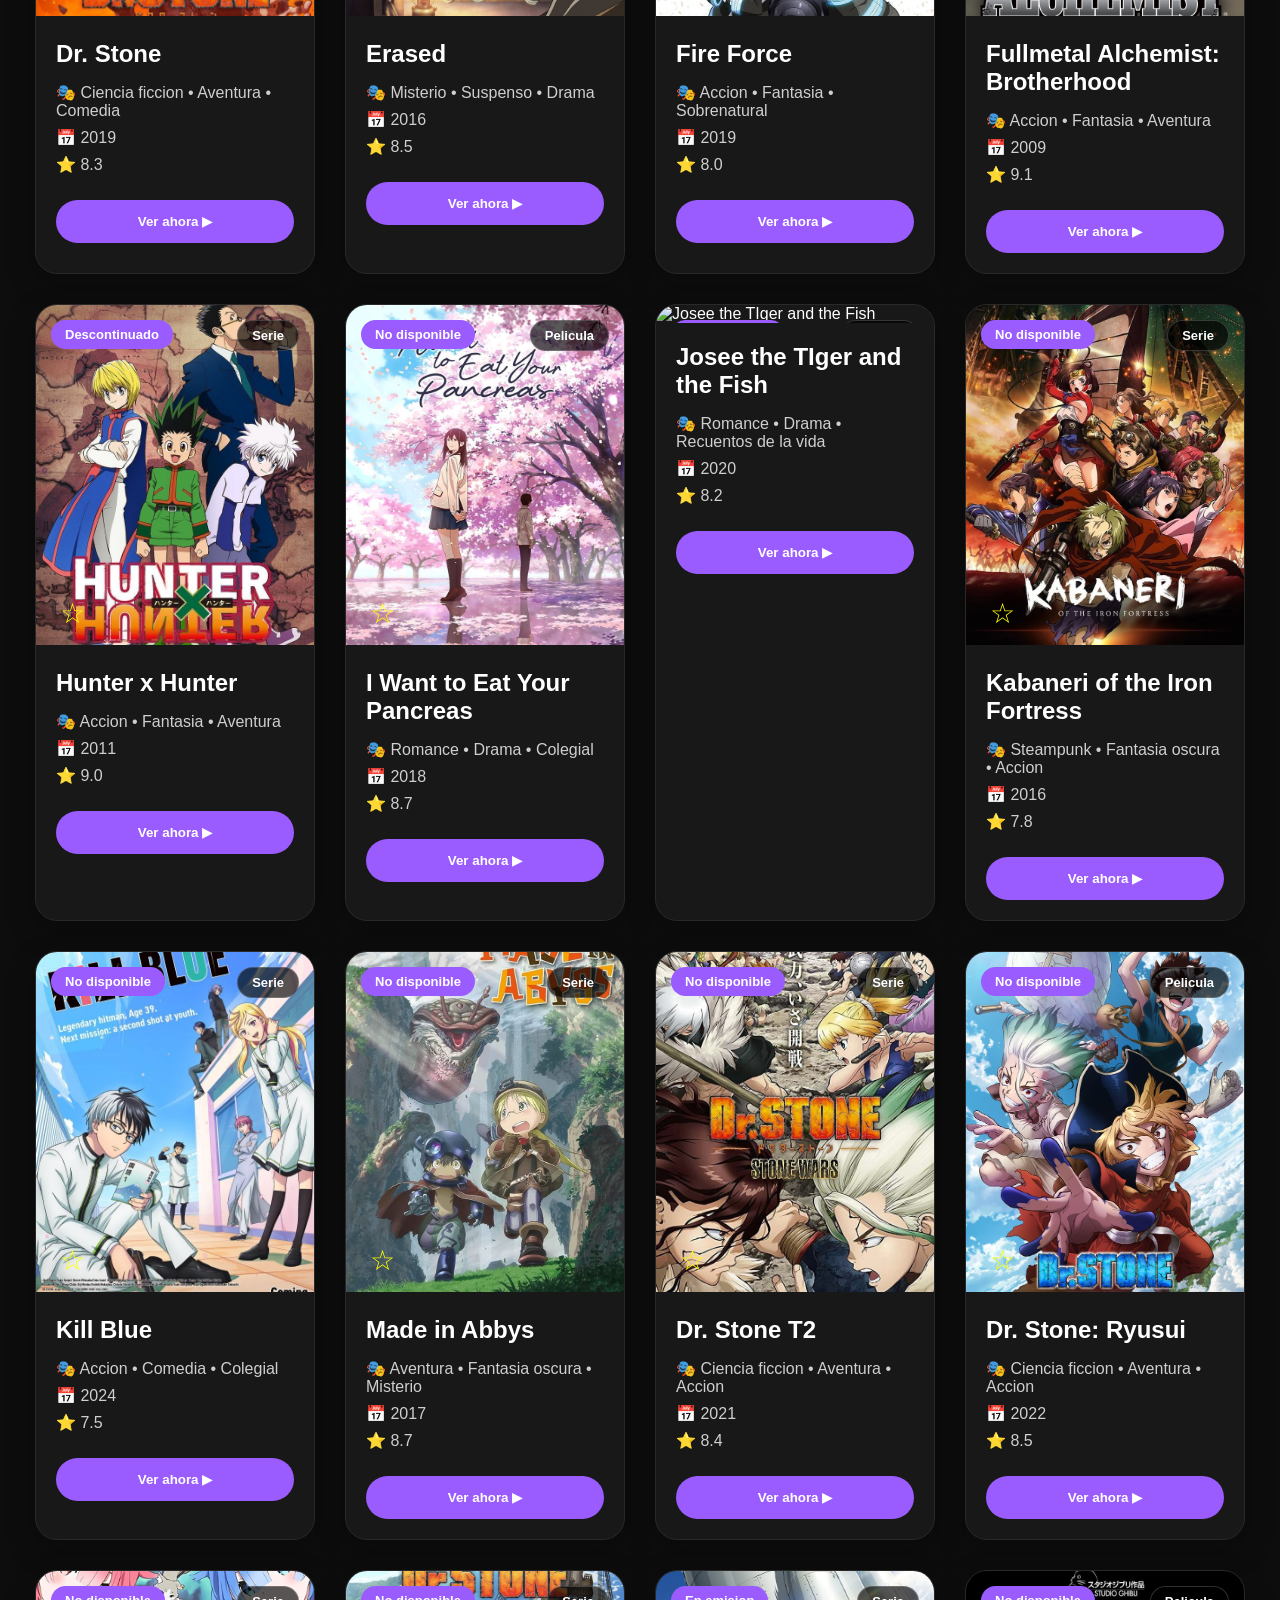
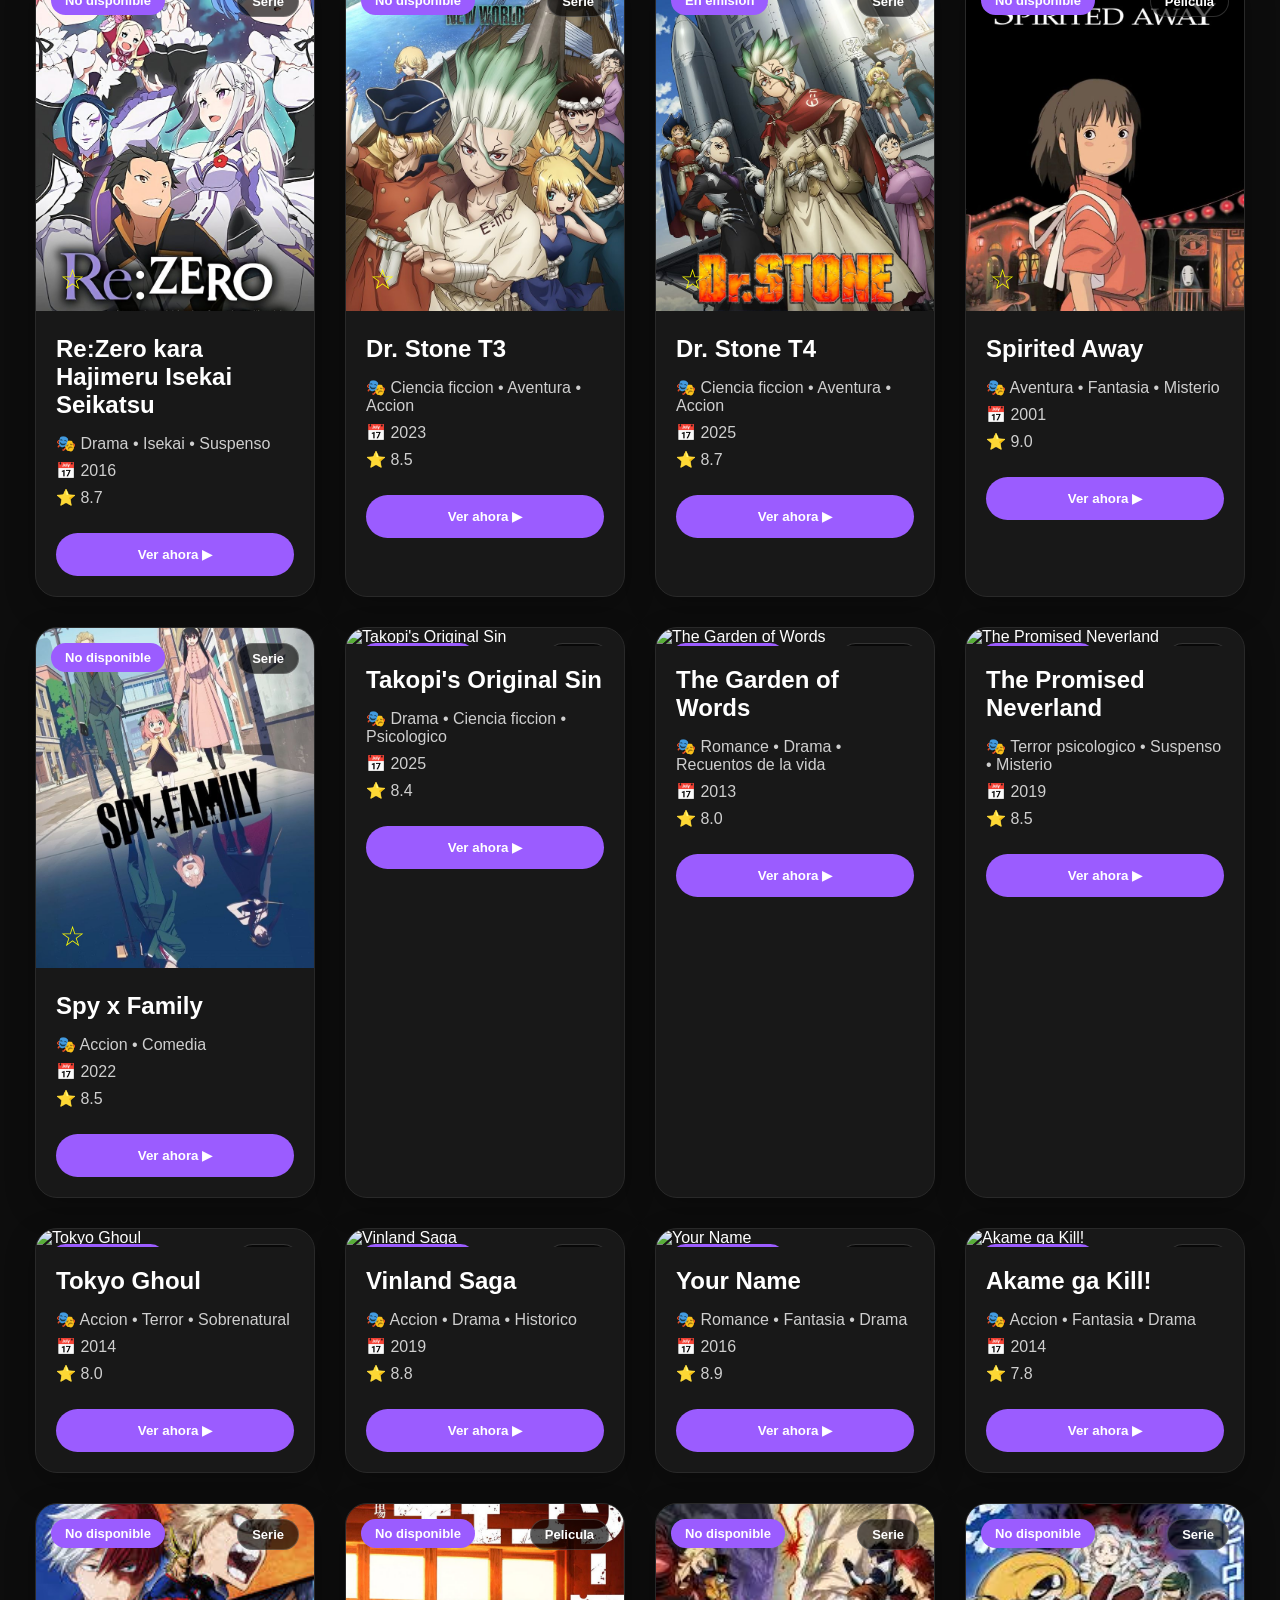
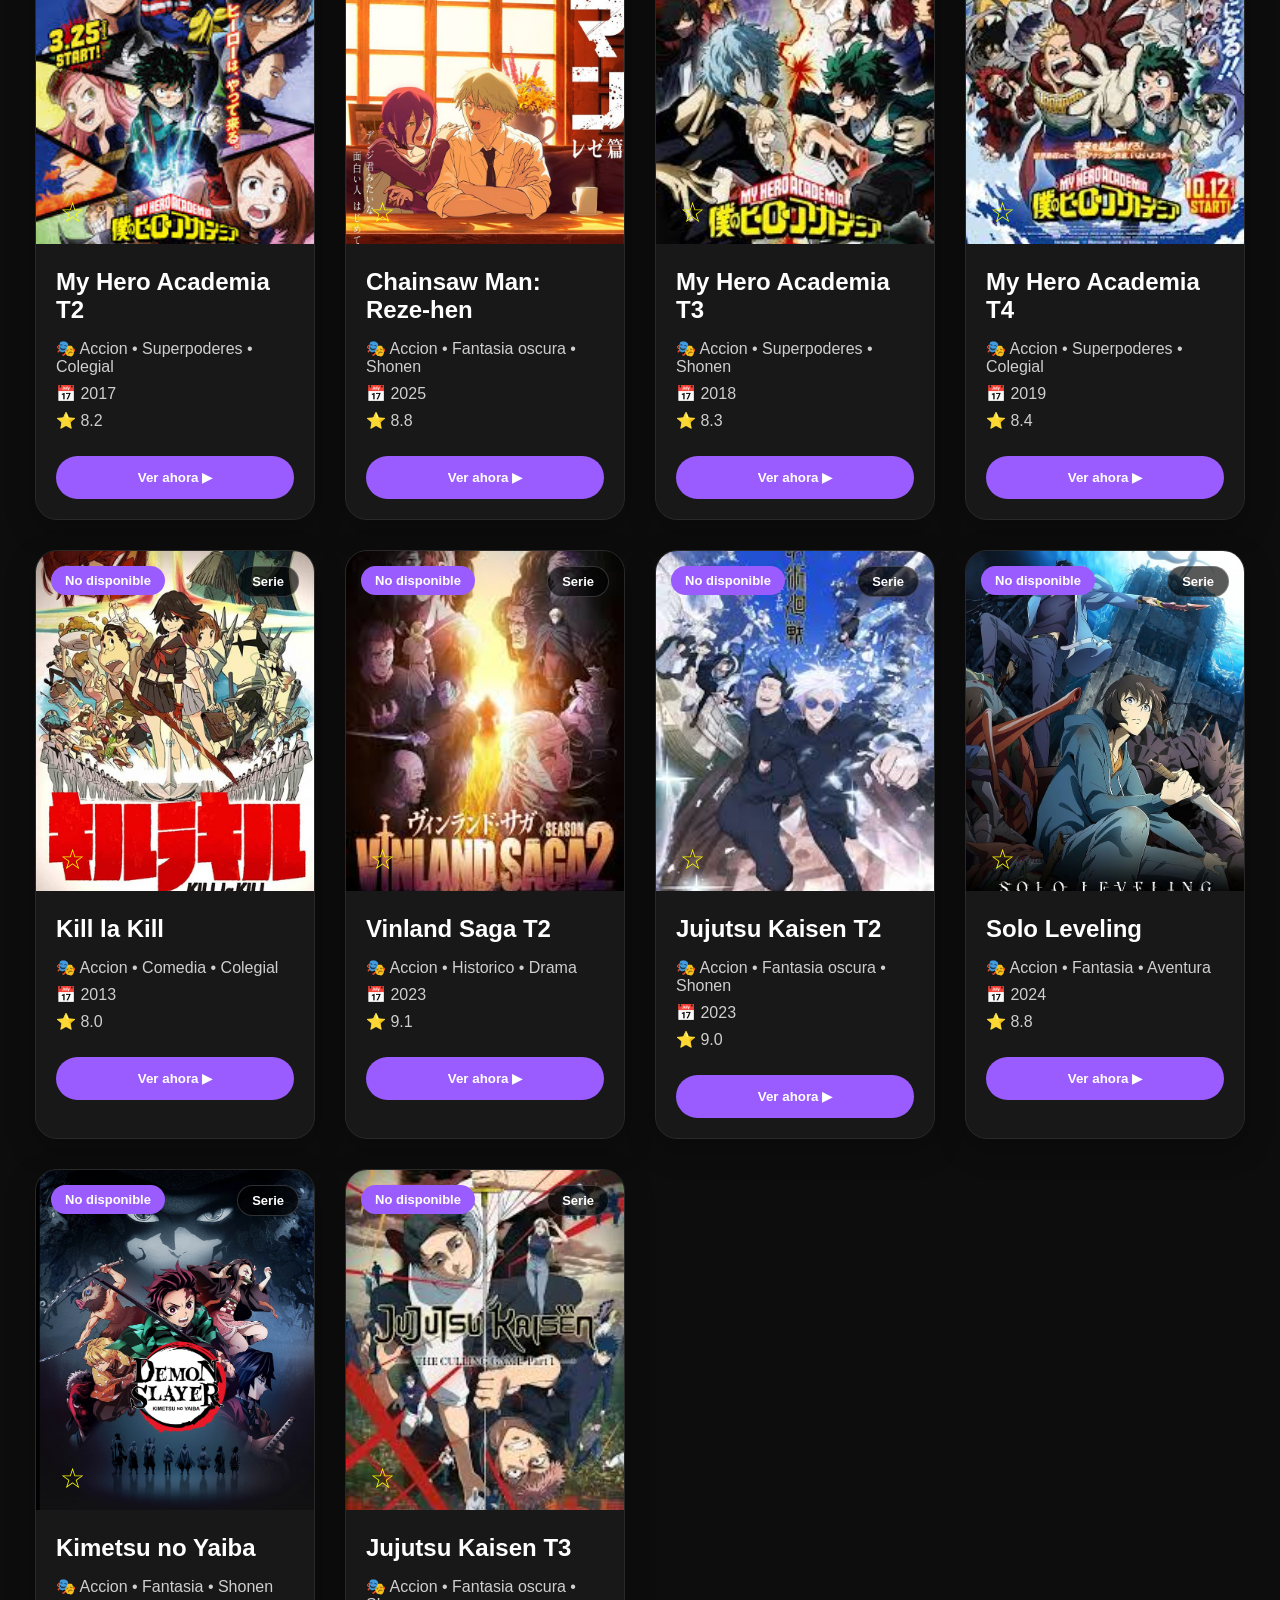
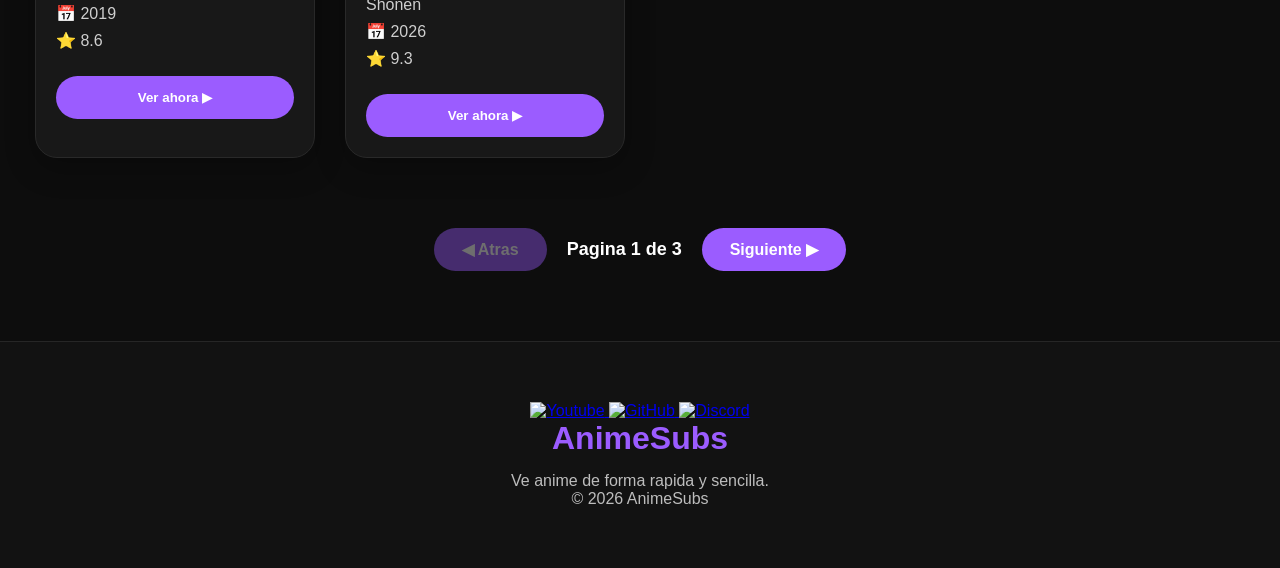
==== commit d454c923: "Add files via upload" ====
--- a/index.html
+++ b/index.html
@@ -162,7 +162,6 @@
 
 
 
-<div class="theme-container">
 
 
 <button id="themeButton">
@@ -533,6 +532,25 @@
 
 <footer>
 
+<section class="socials">
+
+    <div class="social-links">
+
+        <a href="https://youtube.com/@NotKlxwq" target="_blank">
+            <img src="youtube.svg" alt="Youtube">
+        </a>
+
+        <a href="https://github.com/Klxwq" target="_blank">
+            <img src="github.svg" alt="GitHub">
+        </a>
+
+        <a href="https://discord.gg/klxwq_" target="_blank">
+            <img src="discord.svg" alt="Discord">
+        </a>
+
+    </div>
+
+</section>
 
 <h2>
 
@@ -569,7 +587,11 @@
 <script src="script.js"></script>
 
 
+
 </body>
+</html>
+
+</body>
 
 
 </html>
